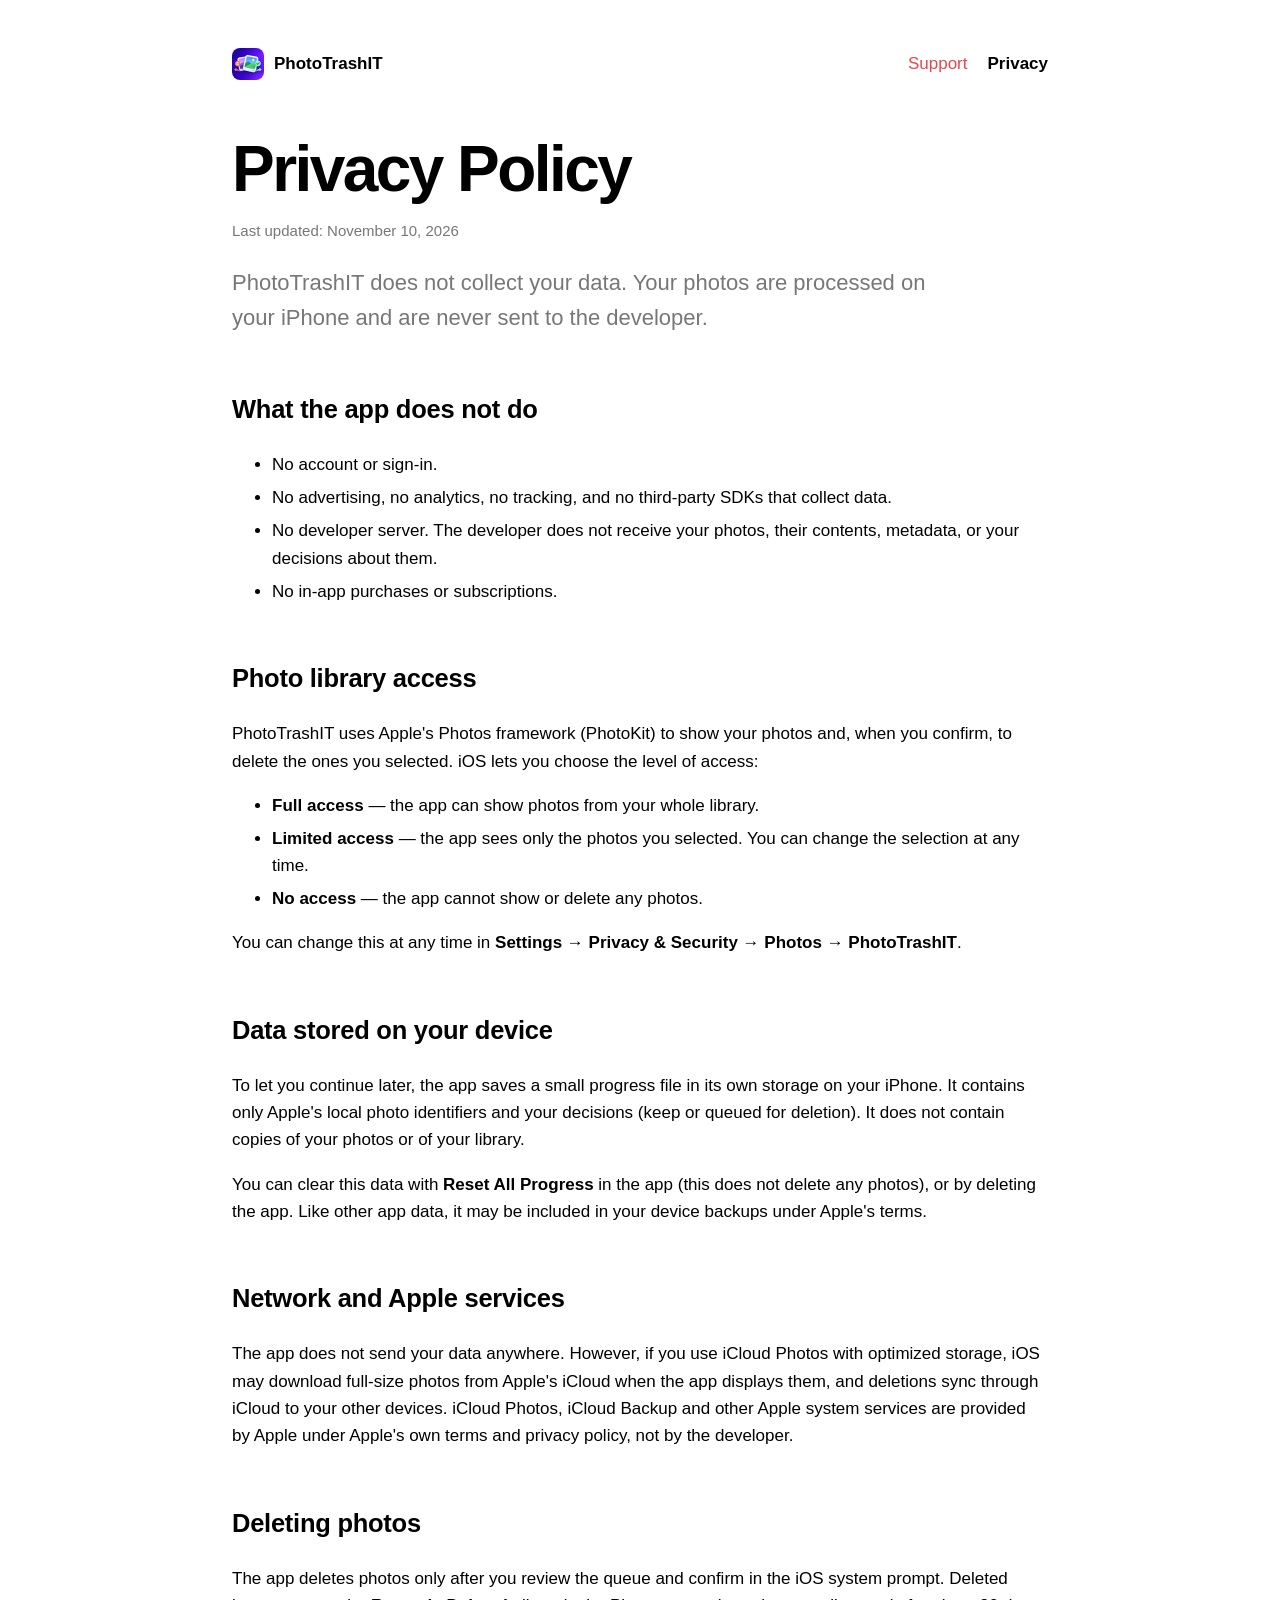
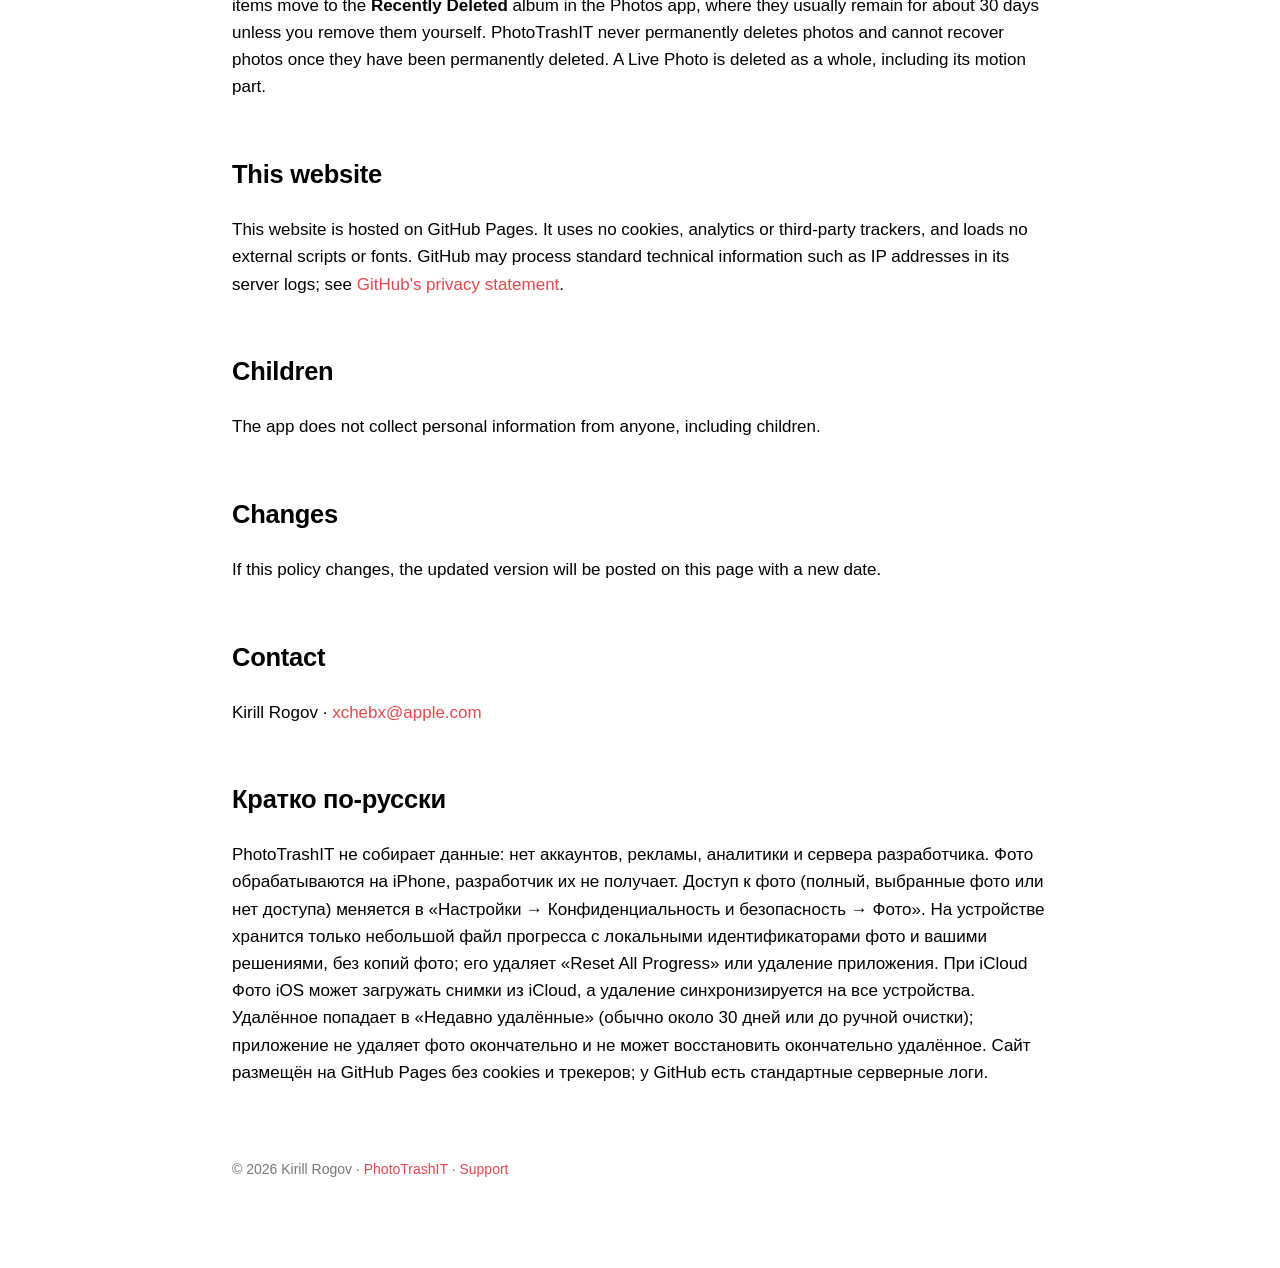
==== privacy.html @ 68c2cf07 "PhotoTrashIT support and privacy pages" ====
<!doctype html>
<html lang="en">
<head>
<meta charset="utf-8">
<meta name="viewport" content="width=device-width,initial-scale=1">
<title>PhotoTrashIT Privacy Policy</title>
<meta name="description" content="PhotoTrashIT privacy policy: photos are processed on your iPhone, the developer collects no data.">
<link rel="icon" type="image/png" href="assets/favicon-64.png">
<link rel="apple-touch-icon" href="assets/apple-touch-icon.png">
<link rel="stylesheet" href="styles.css">
</head>
<body><main>
<nav><a class="brand" href="index.html"><img src="assets/favicon-64.png" alt="">PhotoTrashIT</a><a href="support.html">Support</a><strong>Privacy</strong></nav>
<h1>Privacy Policy</h1>
<p class="updated">Last updated: November 10, 2026</p>
<p class="lead">PhotoTrashIT does not collect your data. Your photos are processed on your iPhone and are never sent to the developer.</p>

<h2>What the app does not do</h2>
<ul>
<li>No account or sign-in.</li>
<li>No advertising, no analytics, no tracking, and no third-party SDKs that collect data.</li>
<li>No developer server. The developer does not receive your photos, their contents, metadata, or your decisions about them.</li>
<li>No in-app purchases or subscriptions.</li>
</ul>

<h2>Photo library access</h2>
<p>PhotoTrashIT uses Apple's Photos framework (PhotoKit) to show your photos and, when you confirm, to delete the ones you selected. iOS lets you choose the level of access:</p>
<ul>
<li><strong>Full access</strong> — the app can show photos from your whole library.</li>
<li><strong>Limited access</strong> — the app sees only the photos you selected. You can change the selection at any time.</li>
<li><strong>No access</strong> — the app cannot show or delete any photos.</li>
</ul>
<p>You can change this at any time in <strong>Settings → Privacy &amp; Security → Photos → PhotoTrashIT</strong>.</p>

<h2>Data stored on your device</h2>
<p>To let you continue later, the app saves a small progress file in its own storage on your iPhone. It contains only Apple's local photo identifiers and your decisions (keep or queued for deletion). It does not contain copies of your photos or of your library.</p>
<p>You can clear this data with <strong>Reset All Progress</strong> in the app (this does not delete any photos), or by deleting the app. Like other app data, it may be included in your device backups under Apple's terms.</p>

<h2>Network and Apple services</h2>
<p>The app does not send your data anywhere. However, if you use iCloud Photos with optimized storage, iOS may download full-size photos from Apple's iCloud when the app displays them, and deletions sync through iCloud to your other devices. iCloud Photos, iCloud Backup and other Apple system services are provided by Apple under Apple's own terms and privacy policy, not by the developer.</p>

<h2>Deleting photos</h2>
<p>The app deletes photos only after you review the queue and confirm in the iOS system prompt. Deleted items move to the <strong>Recently Deleted</strong> album in the Photos app, where they usually remain for about 30 days unless you remove them yourself. PhotoTrashIT never permanently deletes photos and cannot recover photos once they have been permanently deleted. A Live Photo is deleted as a whole, including its motion part.</p>

<h2>This website</h2>
<p>This website is hosted on GitHub Pages. It uses no cookies, analytics or third-party trackers, and loads no external scripts or fonts. GitHub may process standard technical information such as IP addresses in its server logs; see <a href="https://docs.github.com/en/site-policy/privacy-policies/github-general-privacy-statement">GitHub's privacy statement</a>.</p>

<h2>Children</h2>
<p>The app does not collect personal information from anyone, including children.</p>

<h2>Changes</h2>
<p>If this policy changes, the updated version will be posted on this page with a new date.</p>

<h2>Contact</h2>
<p>Kirill Rogov · <a href="mailto:xchebx@apple.com">xchebx@apple.com</a></p>

<h2 lang="ru">Кратко по-русски</h2>
<div lang="ru">
<p>PhotoTrashIT не собирает данные: нет аккаунтов, рекламы, аналитики и сервера разработчика. Фото обрабатываются на iPhone, разработчик их не получает. Доступ к фото (полный, выбранные фото или нет доступа) меняется в «Настройки → Конфиденциальность и безопасность → Фото». На устройстве хранится только небольшой файл прогресса с локальными идентификаторами фото и вашими решениями, без копий фото; его удаляет «Reset All Progress» или удаление приложения. При iCloud Фото iOS может загружать снимки из iCloud, а удаление синхронизируется на все устройства. Удалённое попадает в «Недавно удалённые» (обычно около 30 дней или до ручной очистки); приложение не удаляет фото окончательно и не может восстановить окончательно удалённое. Сайт размещён на GitHub Pages без cookies и трекеров; у GitHub есть стандартные серверные логи.</p>
</div>

<footer>© 2026 Kirill Rogov · <a href="index.html">PhotoTrashIT</a> · <a href="support.html">Support</a></footer>
</main></body>
</html>
---- styles.css ----
:root { color-scheme: light dark; --accent:#e5484d; --accent2:#2fa36b; --panel:rgba(127,127,127,.10); --muted:#777; }
* { box-sizing:border-box; }
body { margin:0; font:17px/1.6 -apple-system,BlinkMacSystemFont,"Segoe UI",Roboto,sans-serif; }
main { max-width:860px; margin:auto; padding:48px 22px 88px; }
nav { display:flex; align-items:center; gap:20px; flex-wrap:wrap; margin-bottom:56px; }
nav .brand { display:flex; align-items:center; gap:10px; font-weight:700; margin-right:auto; color:inherit; }
nav .brand img { width:32px; height:32px; border-radius:8px; }
a { color:var(--accent); text-decoration:none; } a:hover { text-decoration:underline; }
h1 { font-size:clamp(38px,7.5vw,64px); line-height:1.05; margin:.25em 0; letter-spacing:-.04em; }
h2 { margin-top:2.1em; letter-spacing:-.01em; }
.lead { font-size:clamp(19px,2.6vw,22px); max-width:700px; color:var(--muted); }
.badge { display:inline-block; padding:6px 12px; border-radius:99px; background:var(--panel); font-weight:650; font-size:15px; }
.hero-icon { width:112px; height:112px; border-radius:26px; box-shadow:0 8px 28px rgba(0,0,0,.18); }
.soon { display:inline-block; margin:18px 0; padding:12px 22px; border-radius:14px; background:var(--panel); font-weight:650; }
.grid { display:grid; grid-template-columns:repeat(auto-fit,minmax(230px,1fr)); gap:16px; margin:32px 0; }
.card { padding:22px; border-radius:20px; background:var(--panel); }
.card h3 { margin-top:0; }
.left { color:var(--accent); font-weight:700; } .right { color:var(--accent2); font-weight:700; }
.note { padding:16px 20px; border-left:4px solid var(--accent); background:var(--panel); border-radius:0 14px 14px 0; }
.updated { color:var(--muted); font-size:15px; }
footer { margin-top:72px; color:var(--muted); font-size:14px; }
li { margin:.35em 0; }
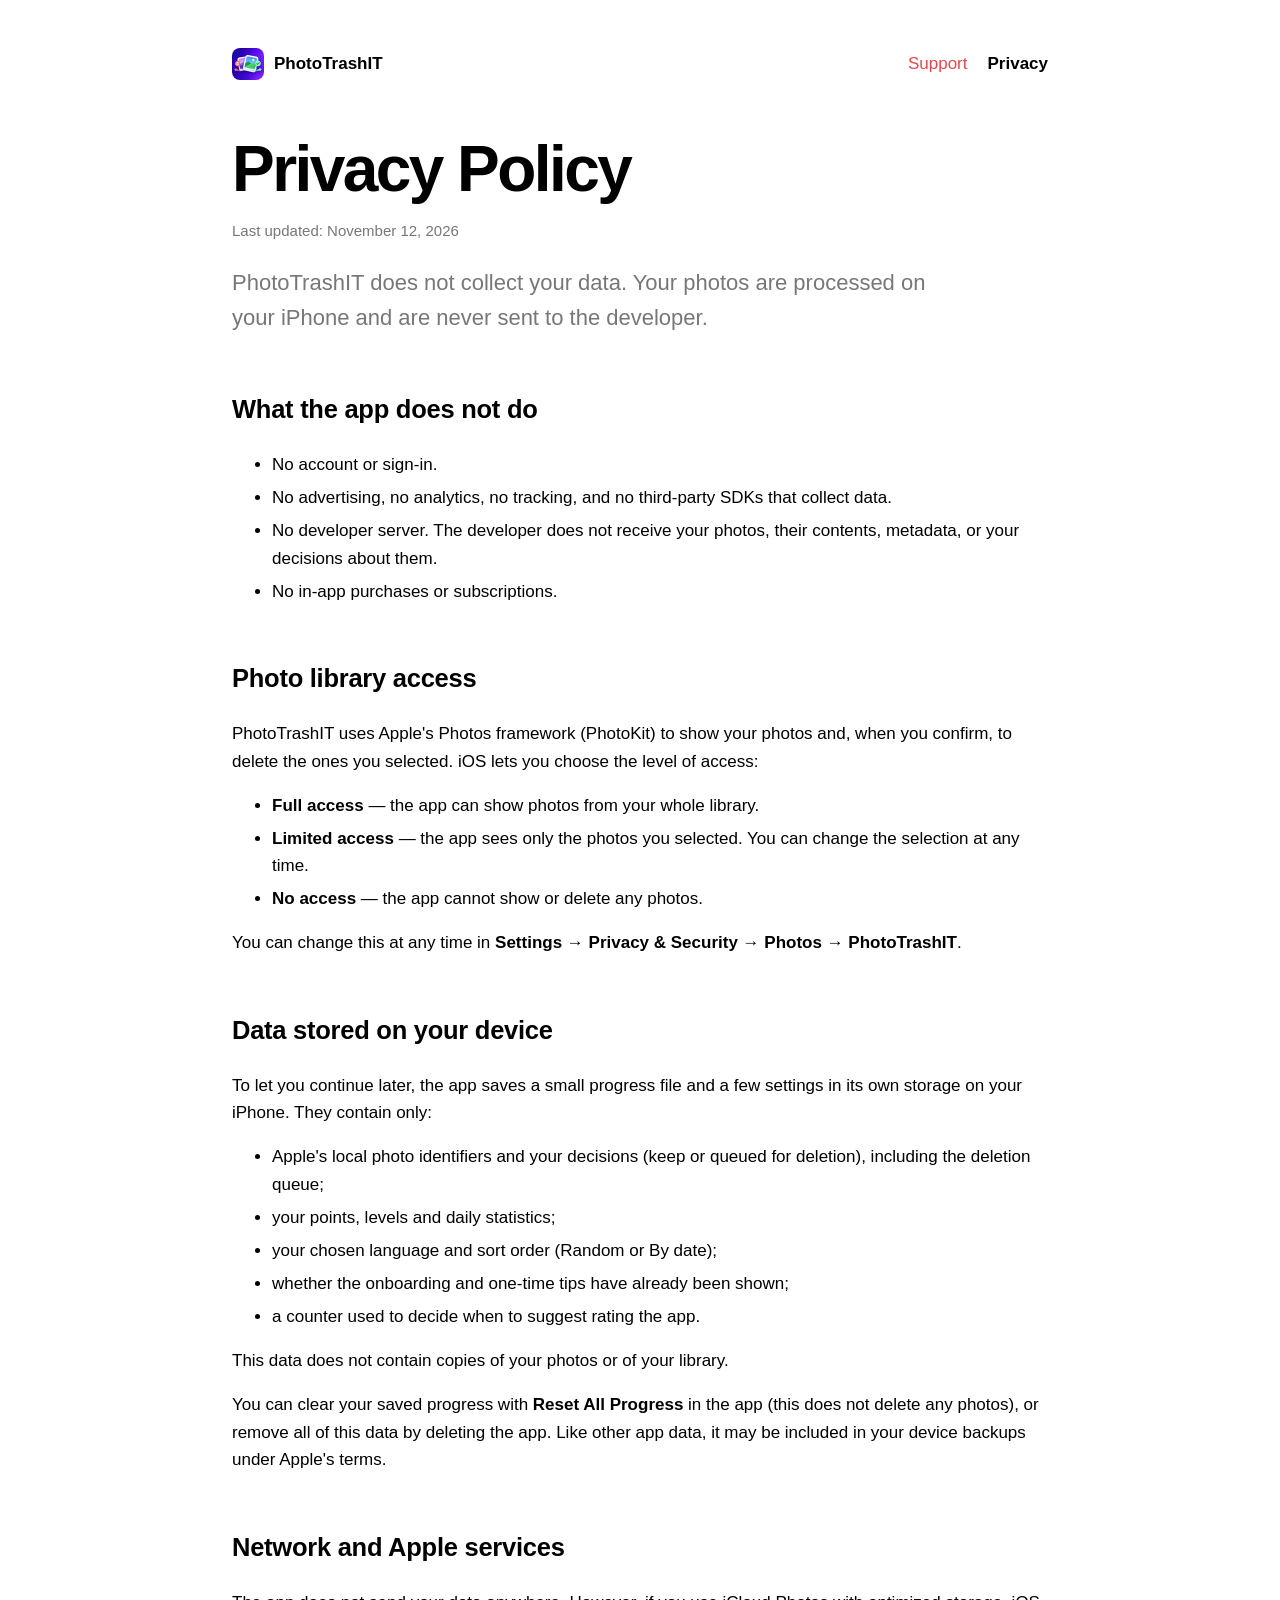
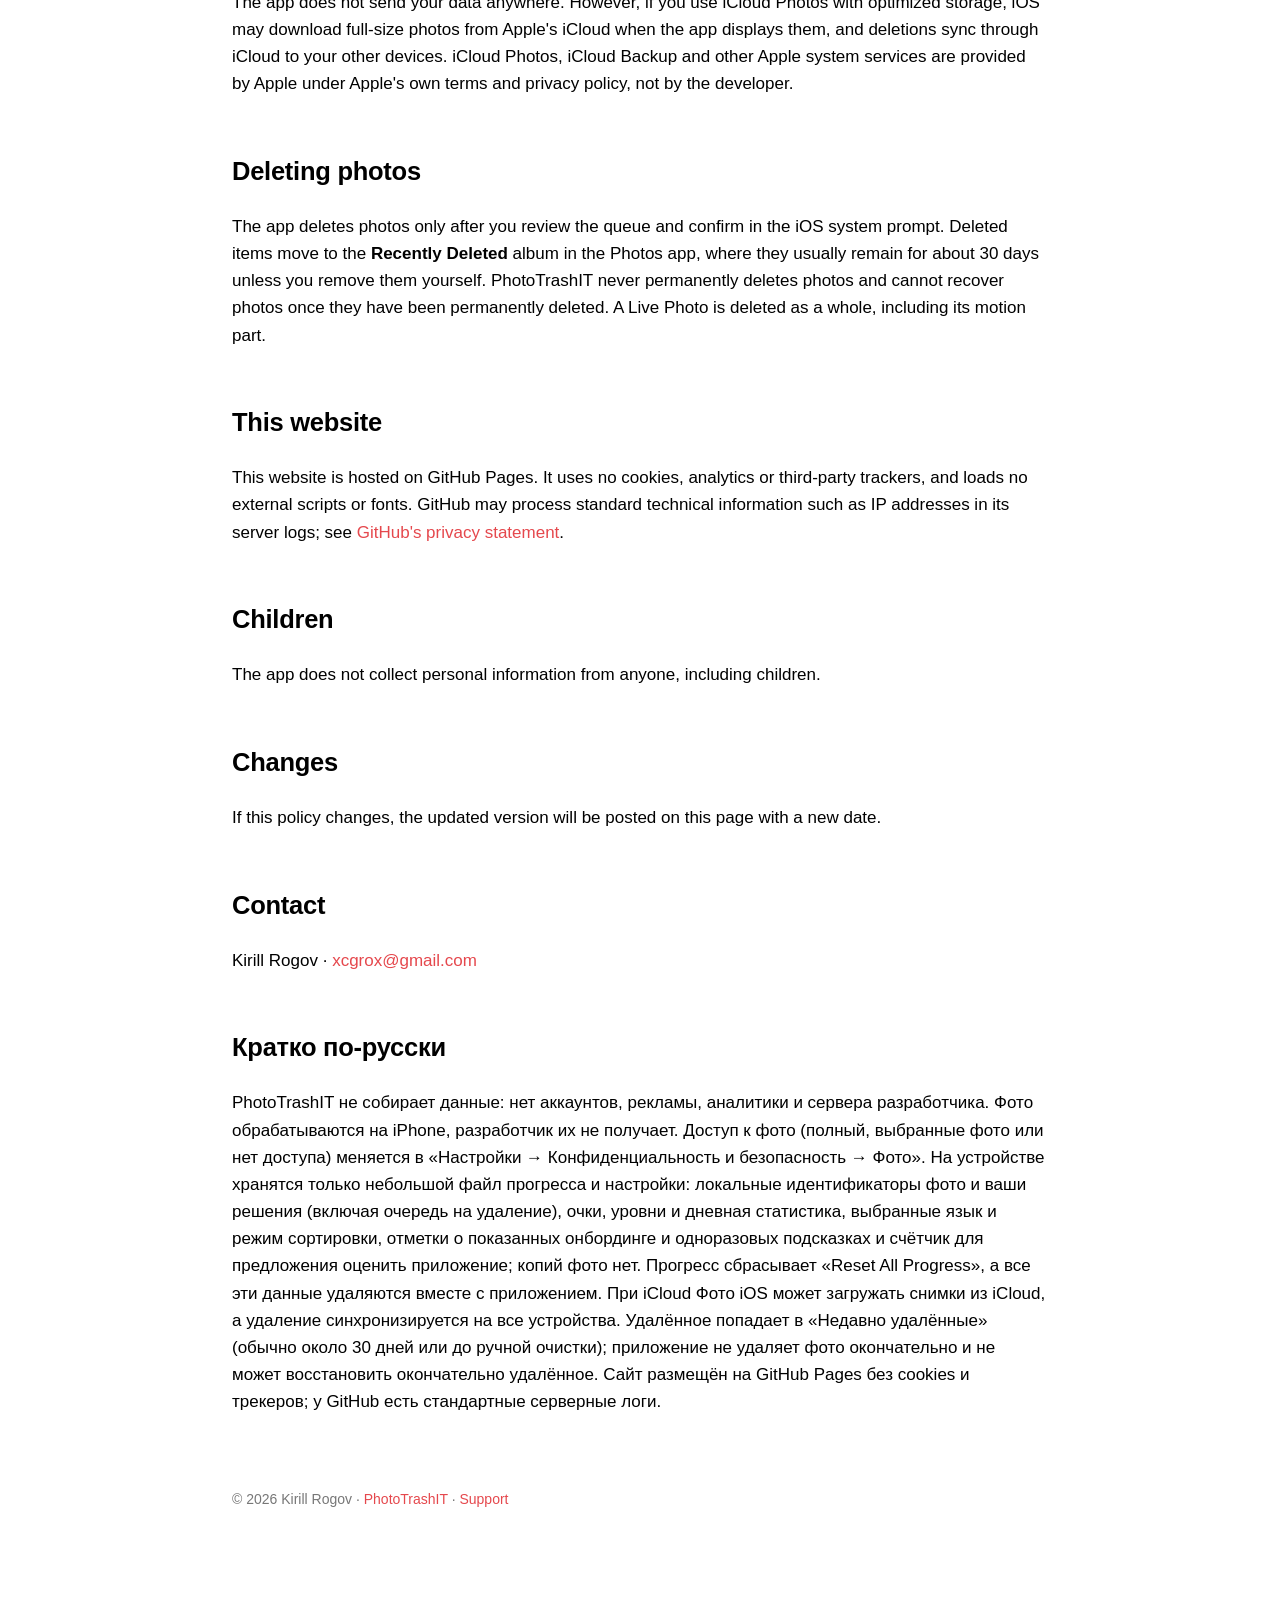
==== commit ac00724a: "Update privacy local-data categories, contact email xcgrox@gmail.com, date November 12, 2026" ====
--- a/privacy.html
+++ b/privacy.html
@@ -12,7 +12,7 @@
 <body><main>
 <nav><a class="brand" href="index.html"><img src="assets/favicon-64.png" alt="">PhotoTrashIT</a><a href="support.html">Support</a><strong>Privacy</strong></nav>
 <h1>Privacy Policy</h1>
-<p class="updated">Last updated: November 10, 2026</p>
+<p class="updated">Last updated: November 12, 2026</p>
 <p class="lead">PhotoTrashIT does not collect your data. Your photos are processed on your iPhone and are never sent to the developer.</p>
 
 <h2>What the app does not do</h2>
@@ -33,8 +33,16 @@
 <p>You can change this at any time in <strong>Settings → Privacy &amp; Security → Photos → PhotoTrashIT</strong>.</p>
 
 <h2>Data stored on your device</h2>
-<p>To let you continue later, the app saves a small progress file in its own storage on your iPhone. It contains only Apple's local photo identifiers and your decisions (keep or queued for deletion). It does not contain copies of your photos or of your library.</p>
-<p>You can clear this data with <strong>Reset All Progress</strong> in the app (this does not delete any photos), or by deleting the app. Like other app data, it may be included in your device backups under Apple's terms.</p>
+<p>To let you continue later, the app saves a small progress file and a few settings in its own storage on your iPhone. They contain only:</p>
+<ul>
+<li>Apple's local photo identifiers and your decisions (keep or queued for deletion), including the deletion queue;</li>
+<li>your points, levels and daily statistics;</li>
+<li>your chosen language and sort order (Random or By date);</li>
+<li>whether the onboarding and one-time tips have already been shown;</li>
+<li>a counter used to decide when to suggest rating the app.</li>
+</ul>
+<p>This data does not contain copies of your photos or of your library.</p>
+<p>You can clear your saved progress with <strong>Reset All Progress</strong> in the app (this does not delete any photos), or remove all of this data by deleting the app. Like other app data, it may be included in your device backups under Apple's terms.</p>
 
 <h2>Network and Apple services</h2>
 <p>The app does not send your data anywhere. However, if you use iCloud Photos with optimized storage, iOS may download full-size photos from Apple's iCloud when the app displays them, and deletions sync through iCloud to your other devices. iCloud Photos, iCloud Backup and other Apple system services are provided by Apple under Apple's own terms and privacy policy, not by the developer.</p>
@@ -52,11 +60,11 @@
 <p>If this policy changes, the updated version will be posted on this page with a new date.</p>
 
 <h2>Contact</h2>
-<p>Kirill Rogov · <a href="mailto:xchebx@apple.com">xchebx@apple.com</a></p>
+<p>Kirill Rogov · <a href="mailto:xcgrox@gmail.com">xcgrox@gmail.com</a></p>
 
 <h2 lang="ru">Кратко по-русски</h2>
 <div lang="ru">
-<p>PhotoTrashIT не собирает данные: нет аккаунтов, рекламы, аналитики и сервера разработчика. Фото обрабатываются на iPhone, разработчик их не получает. Доступ к фото (полный, выбранные фото или нет доступа) меняется в «Настройки → Конфиденциальность и безопасность → Фото». На устройстве хранится только небольшой файл прогресса с локальными идентификаторами фото и вашими решениями, без копий фото; его удаляет «Reset All Progress» или удаление приложения. При iCloud Фото iOS может загружать снимки из iCloud, а удаление синхронизируется на все устройства. Удалённое попадает в «Недавно удалённые» (обычно около 30 дней или до ручной очистки); приложение не удаляет фото окончательно и не может восстановить окончательно удалённое. Сайт размещён на GitHub Pages без cookies и трекеров; у GitHub есть стандартные серверные логи.</p>
+<p>PhotoTrashIT не собирает данные: нет аккаунтов, рекламы, аналитики и сервера разработчика. Фото обрабатываются на iPhone, разработчик их не получает. Доступ к фото (полный, выбранные фото или нет доступа) меняется в «Настройки → Конфиденциальность и безопасность → Фото». На устройстве хранятся только небольшой файл прогресса и настройки: локальные идентификаторы фото и ваши решения (включая очередь на удаление), очки, уровни и дневная статистика, выбранные язык и режим сортировки, отметки о показанных онбординге и одноразовых подсказках и счётчик для предложения оценить приложение; копий фото нет. Прогресс сбрасывает «Reset All Progress», а все эти данные удаляются вместе с приложением. При iCloud Фото iOS может загружать снимки из iCloud, а удаление синхронизируется на все устройства. Удалённое попадает в «Недавно удалённые» (обычно около 30 дней или до ручной очистки); приложение не удаляет фото окончательно и не может восстановить окончательно удалённое. Сайт размещён на GitHub Pages без cookies и трекеров; у GitHub есть стандартные серверные логи.</p>
 </div>
 
 <footer>© 2026 Kirill Rogov · <a href="index.html">PhotoTrashIT</a> · <a href="support.html">Support</a></footer>
